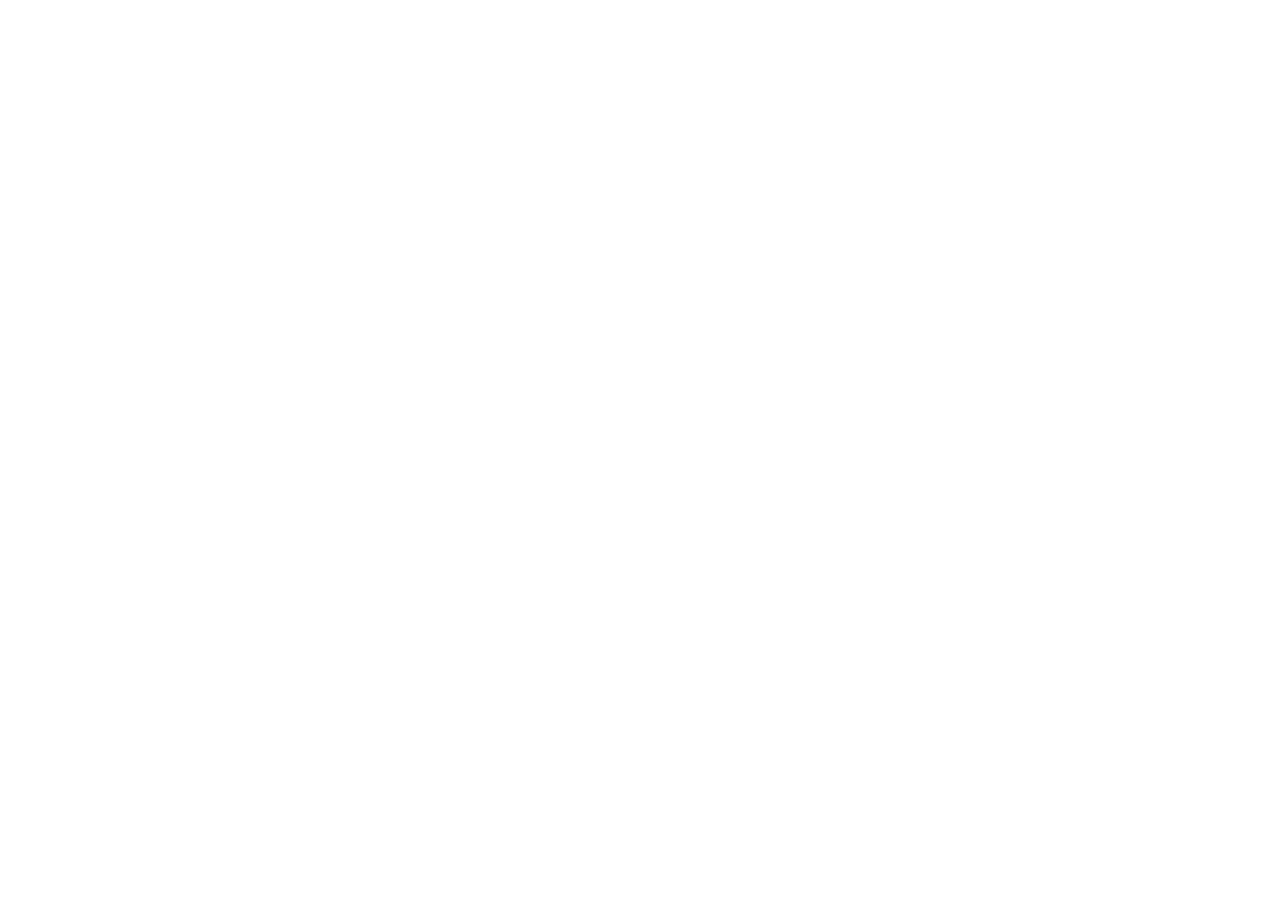
==== index.html @ dbd78a3e "Add files via upload" ====
<!DOCTYPE html>
<html lang="en">

<head>
    <meta charset="UTF-8">
    <meta name="viewport" content="width=device-width, initial-scale=1.0">
    <title>Webname</title>
    <link rel="stylesheet" href="style.css">
    <!-- favicon -->
    <link rel="shortcut icon" href="./favicon.ico" type="image/x-icon">
    <!-- fontawesome -->
    <script src="https://kit.fontawesome.com/b78cbcbe9b.js" crossorigin="anonymous"></script>
    <!-- google font -->
    <link href="https://fonts.googleapis.com/css2?family=Roboto:wght@300;400;500;700&display=swap" rel="stylesheet">
    <!-- tailwindscdn -->
    <!-- <link href="https://cdn.jsdelivr.net/npm/tailwindcss/dist/tailwind.min.css" rel="stylesheet"> -->

</head>

<body>
    
    <header>

    </header>

    <script src="./script.js"></script>
</body>

</html>
---- style.css ----
/* CSS Reset */

/* Reset margin, padding, and border to a consistent baseline */
* {
    margin: 0;
    padding: 0;
    border: 0;
    box-sizing: border-box; /* Recommended box model */
  }
  
  /* Optionally, apply a global font and font size */
  body {
    font-family: Arial, sans-serif;
    font-size: 16px;
  }
  
  /* Reset list styles */
  ul, ol {
    list-style: none;
  }
  
  /* Optionally, reset anchor styles */
  a {
    text-decoration: none;
    color: inherit;
  }
  
  /* Optionally, remove any default underlines on links */
  a:hover {
    text-decoration: none;
  }
  
  /* Optionally, reset heading styles */
  h1, h2, h3, h4, h5, h6 {
    font-weight: normal;
  }
  
  /* Optionally, set a default background color */
  body {
    background-color: #ffffff;
  }

    /* End CSS Reset */

    /* Begin Page Styles */
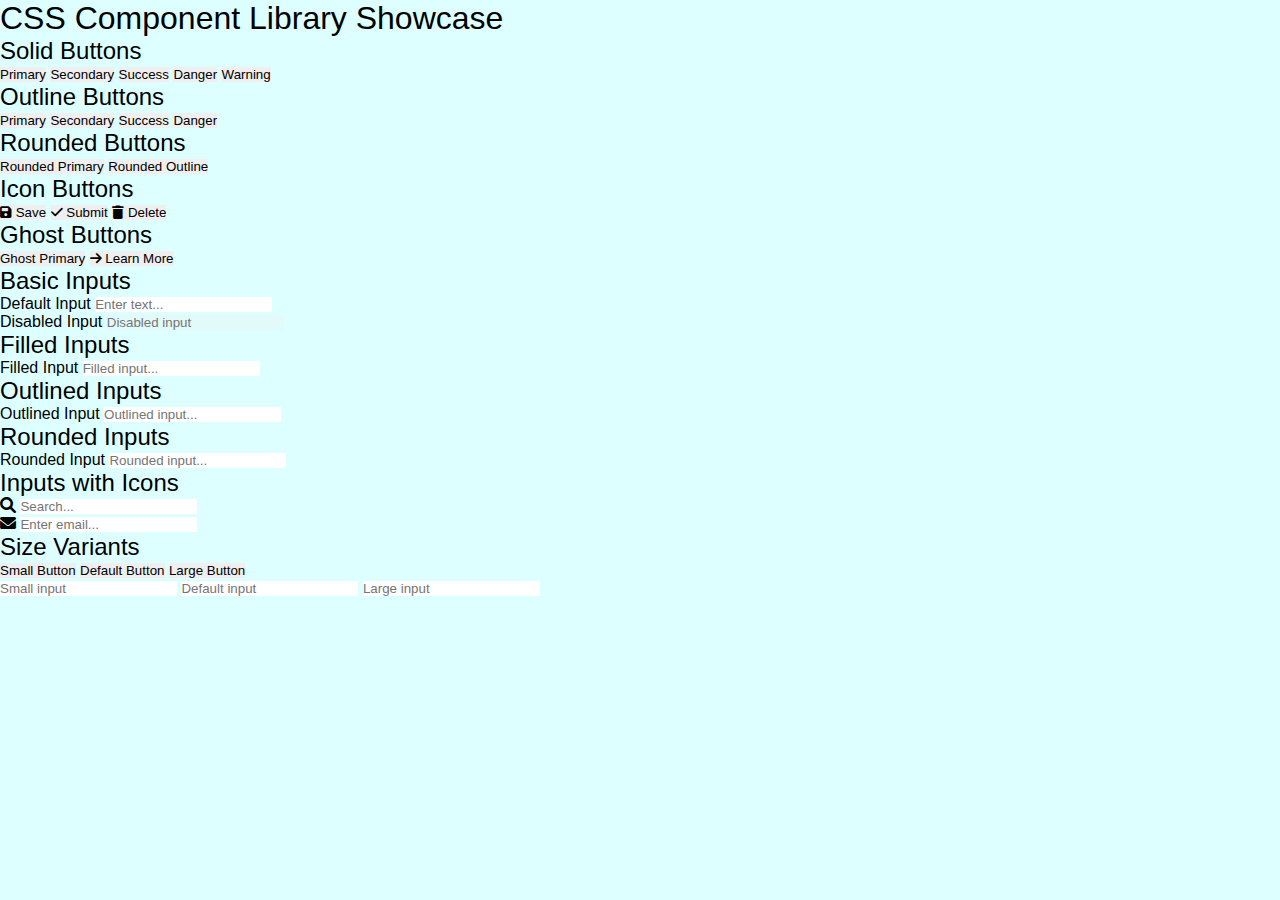
==== commit 6b11f72e: "Update index.html" ====
--- a/index.html
+++ b/index.html
@@ -1,29 +1,156 @@
 <!DOCTYPE html>
 <html lang="en">
-
 <head>
     <meta charset="UTF-8">
     <meta name="viewport" content="width=device-width, initial-scale=1.0">
-    <title>Webname</title>
-    <link rel="stylesheet" href="style.css">
-    <!-- favicon -->
-    <link rel="shortcut icon" href="./favicon.ico" type="image/x-icon">
-    <!-- fontawesome -->
-    <script src="https://kit.fontawesome.com/b78cbcbe9b.js" crossorigin="anonymous"></script>
-    <!-- google font -->
-    <link href="https://fonts.googleapis.com/css2?family=Roboto:wght@300;400;500;700&display=swap" rel="stylesheet">
-    <!-- tailwindscdn -->
-    <!-- <link href="https://cdn.jsdelivr.net/npm/tailwindcss/dist/tailwind.min.css" rel="stylesheet"> -->
+    <title>CSS Component Library Showcase</title>
+    <link rel="stylesheet" href="https://cdnjs.cloudflare.com/ajax/libs/font-awesome/6.0.0/css/all.min.css">
+  <link rel="stylesheet" href="./style.css">
+</head>
+<body>
+    <div class="container">
+        <h1 class="heading">CSS Component Library Showcase</h1>
 
-</head>
+        <!-- Solid Buttons -->
+        <section class="section">
+            <h2 class="heading">Solid Buttons</h2>
+            <div class="component-group">
+                <button class="btn btn-primary">Primary</button>
+                <button class="btn btn-secondary">Secondary</button>
+                <button class="btn btn-success">Success</button>
+                <button class="btn btn-danger">Danger</button>
+                <button class="btn btn-warning">Warning</button>
+            </div>
+        </section>
 
-<body>
-    
-    <header>
+        <!-- Outline Buttons -->
+        <section class="section">
+            <h2 class="heading">Outline Buttons</h2>
+            <div class="component-group">
+                <button class="btn btn-outline btn-outline-primary">Primary</button>
+                <button class="btn btn-outline btn-outline-secondary">Secondary</button>
+                <button class="btn btn-outline btn-outline-success">Success</button>
+                <button class="btn btn-outline btn-outline-danger">Danger</button>
+            </div>
+        </section>
 
-    </header>
+        <!-- Rounded Buttons -->
+        <section class="section">
+            <h2 class="heading">Rounded Buttons</h2>
+            <div class="component-group">
+                <button class="btn btn-primary btn-rounded">Rounded Primary</button>
+                <button class="btn btn-outline btn-outline-primary btn-rounded">Rounded Outline</button>
+            </div>
+        </section>
 
-    <script src="./script.js"></script>
+        <!-- Icon Buttons -->
+        <section class="section">
+            <h2 class="heading">Icon Buttons</h2>
+            <div class="component-group">
+                <button class="btn btn-primary btn-icon">
+                    <i class="fas fa-save"></i>
+                    Save
+                </button>
+                <button class="btn btn-success btn-icon">
+                    <i class="fas fa-check"></i>
+                    Submit
+                </button>
+                <button class="btn btn-danger btn-icon">
+                    <i class="fas fa-trash"></i>
+                    Delete
+                </button>
+            </div>
+        </section>
+
+        <!-- Ghost Buttons -->
+        <section class="section">
+            <h2 class="heading">Ghost Buttons</h2>
+            <div class="component-group">
+                <button class="btn btn-ghost btn-ghost-primary">Ghost Primary</button>
+                <button class="btn btn-ghost btn-ghost-primary btn-icon">
+                    <i class="fas fa-arrow-right"></i>
+                    Learn More
+                </button>
+            </div>
+        </section>
+
+        <!-- Basic Inputs -->
+        <section class="section">
+            <h2 class="heading">Basic Inputs</h2>
+            <div class="component-group">
+                <div>
+                    <label class="label">Default Input</label>
+                    <input type="text" class="input" placeholder="Enter text...">
+                </div>
+                <div>
+                    <label class="label">Disabled Input</label>
+                    <input type="text" class="input disabled" placeholder="Disabled input" disabled>
+                </div>
+            </div>
+        </section>
+
+        <!-- Filled Inputs -->
+        <section class="section">
+            <h2 class="heading">Filled Inputs</h2>
+            <div class="component-group">
+                <div>
+                    <label class="label">Filled Input</label>
+                    <input type="text" class="input input-filled" placeholder="Filled input...">
+                </div>
+            </div>
+        </section>
+
+        <!-- Outlined Inputs -->
+        <section class="section">
+            <h2 class="heading">Outlined Inputs</h2>
+            <div class="component-group">
+                <div>
+                    <label class="label">Outlined Input</label>
+                    <input type="text" class="input input-outlined" placeholder="Outlined input...">
+                </div>
+            </div>
+        </section>
+
+        <!-- Rounded Inputs -->
+        <section class="section">
+            <h2 class="heading">Rounded Inputs</h2>
+            <div class="component-group">
+                <div>
+                    <label class="label">Rounded Input</label>
+                    <input type="text" class="input input-rounded" placeholder="Rounded input...">
+                </div>
+            </div>
+        </section>
+
+        <!-- Input with Icon -->
+        <section class="section">
+            <h2 class="heading">Inputs with Icons</h2>
+            <div class="component-group">
+                <div class="input-group">
+                    <i class="fas fa-search input-icon"></i>
+                    <input type="text" class="input input-with-icon" placeholder="Search...">
+                </div>
+                <div class="input-group">
+                    <i class="fas fa-envelope input-icon"></i>
+                    <input type="email" class="input input-with-icon" placeholder="Enter email...">
+                </div>
+            </div>
+        </section>
+
+        <!-- Size Variants -->
+        <section class="section">
+            <h2 class="heading">Size Variants</h2>
+            <div class="component-group">
+                <button class="btn btn-primary btn-sm">Small Button</button>
+                <button class="btn btn-primary">Default Button</button>
+                <button class="btn btn-primary btn-lg">Large Button</button>
+            </div>
+            <div class="component-group">
+                <input type="text" class="input input-sm" placeholder="Small input">
+                <input type="text" class="input" placeholder="Default input">
+                <input type="text" class="input input-lg" placeholder="Large input">
+            </div>
+        </section>
+    </div>
 </body>
-
-</html>+</html>
--- a/style.css
+++ b/style.css
@@ -6,6 +6,7 @@
     padding: 0;
     border: 0;
     box-sizing: border-box; /* Recommended box model */
+    font-family: Arial, Helvetica, sans-serif;
   }
   
   /* Optionally, apply a global font and font size */
@@ -37,11 +38,71 @@
   
   /* Optionally, set a default background color */
   body {
-    background-color: #ffffff;
+    background-color: #dff;
   }
+
+ 
+
 
     /* End CSS Reset */
 
     /* Begin Page Styles */
     
-  +   .bloodbox{
+    border: 2px solid #880808f3;
+    margin: 2rem auto;
+    padding: 2rem;
+    border-radius: 0.3cm;
+    background-color: #880808;
+    width: 30%;
+
+  }
+
+  .blood-title{
+    color: #fff;
+    font-weight: 800;
+    font-size: 150%;
+    text-align: center;
+    margin-bottom: 1rem;
+    
+
+
+  }
+
+  .bloodbox input{
+    width: 100%;
+    padding: 0.5rem;
+    margin-bottom: 0.5rem;
+    border-radius: 0.1cm;
+    border: 1px solid #880808f3;
+    font-size: 100%;
+    font-weight: 500;
+    color: #880808f3;
+    background-color: #fff;
+    outline: none;
+  }
+
+  .bloodbox input[type="submit"]{
+    background-color: #c20f0f;
+    color: #fff;
+    font-weight: 600;
+    font-size: 100%;
+    cursor: pointer;
+    border: 1px solid #880808f3;
+    transition: 0.3s ease-in-out;
+  }
+
+  .bloodbox input[type="submit"]:hover{
+    background-color: #fff;
+    color: #880808;
+    font-weight: 600;
+    font-size: 100%;
+    cursor: pointer;
+    border: 1px solid #880808f3;
+    transition: 0.3s ease-in-out;
+  }
+
+  .donate-invite-form{
+
+    padding: 1rem;
+  }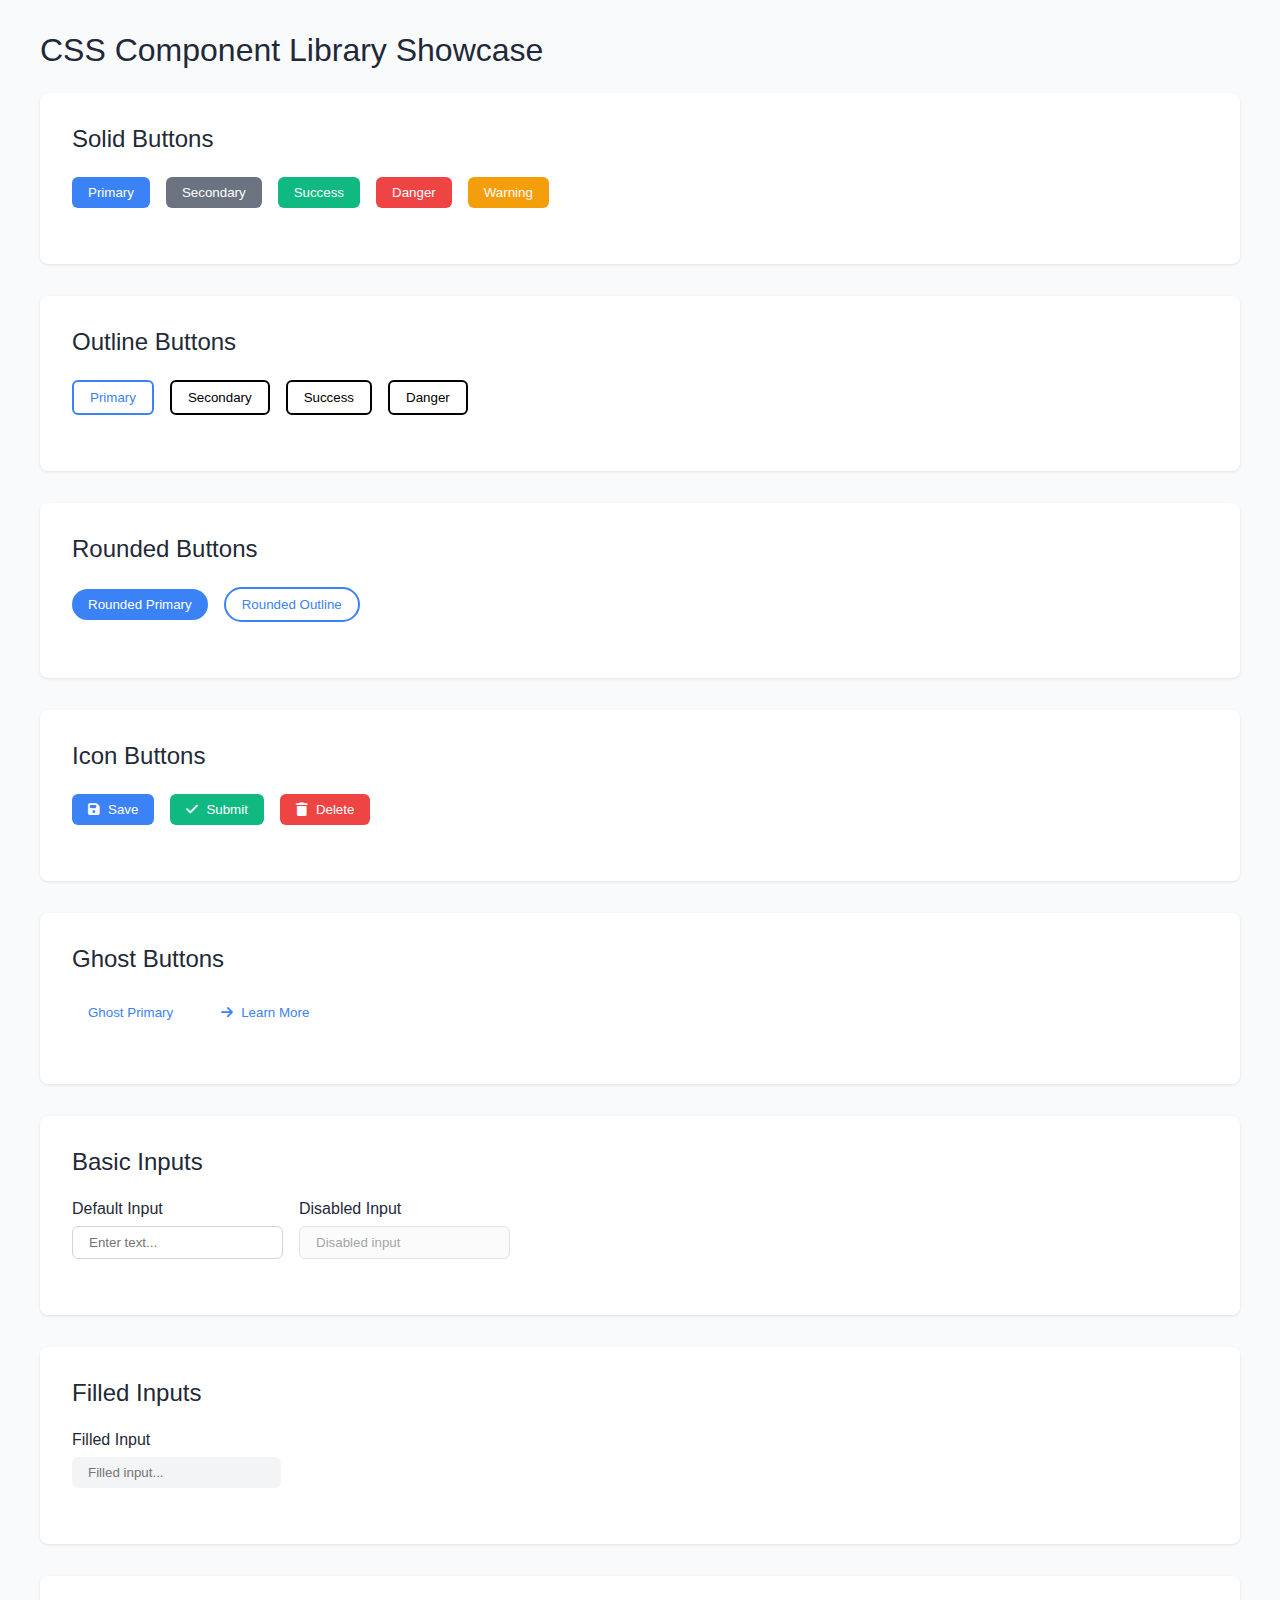
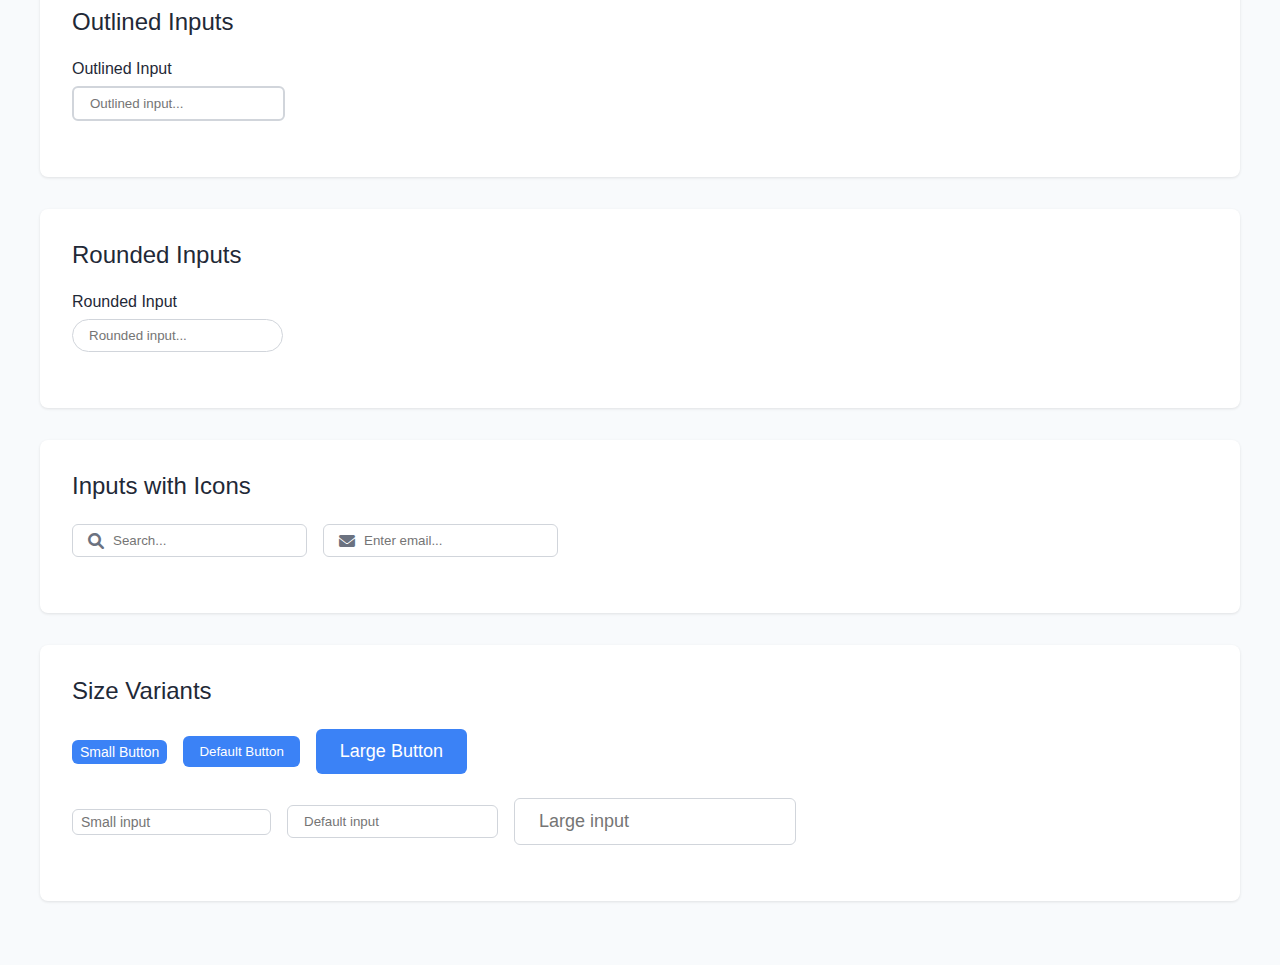
==== commit ce3b45db: "Update index.html" ====
--- a/index.html
+++ b/index.html
@@ -3,7 +3,7 @@
 <head>
     <meta charset="UTF-8">
     <meta name="viewport" content="width=device-width, initial-scale=1.0">
-    <title>CSS Component Library Showcase</title>
+    <title>Web Kickstart - Design Showcase</title>
     <link rel="stylesheet" href="https://cdnjs.cloudflare.com/ajax/libs/font-awesome/6.0.0/css/all.min.css">
   <link rel="stylesheet" href="./style.css">
 </head>
--- a/style.css
+++ b/style.css
@@ -6,7 +6,6 @@
     padding: 0;
     border: 0;
     box-sizing: border-box; /* Recommended box model */
-    font-family: Arial, Helvetica, sans-serif;
   }
   
   /* Optionally, apply a global font and font size */
@@ -38,71 +37,205 @@
   
   /* Optionally, set a default background color */
   body {
-    background-color: #dff;
-  }
-
- 
-
-
-    /* End CSS Reset */
-
-    /* Begin Page Styles */
+    background-color: #ffffff;
+  }
+
+ @import url('https://fonts.googleapis.com/css2?family=Roboto:wght@300;400;500;700&family=Open+Sans:wght@400;600;700&family=Poppins:wght@400;500;600;700&family=Lato:wght@400;700&family=Montserrat:wght@400;500;600;700&display=swap');
+
+    :root {
+      --primary: #3B82F6;
+      --secondary: #6B7280;
+      --success: #10B981;
+      --danger: #EF4444;
+      --warning: #F59E0B;
+      --info: #3B82F6;
+      --light: #F3F4F6;
+      --dark: #1F2937;
+      --font-primary: 'Roboto', sans-serif;
+      --font-secondary: 'Open Sans', sans-serif;
+      --font-decorative: 'Poppins', sans-serif;
+    }
+
+    body {
+        font-family: var(--font-primary);
+        padding: 2rem;
+        background-color: #f8fafc;
+    }
+
+    .container {
+        max-width: 1200px;
+        margin: 0 auto;
+    }
+
+    .section {
+        background: white;
+        padding: 2rem;
+        border-radius: 0.5rem;
+        margin-bottom: 2rem;
+        box-shadow: 0 1px 3px rgba(0,0,0,0.1);
+    }
+
+    .heading {
+        font-family: var(--font-decorative);
+        margin-bottom: 1.5rem;
+        color: var(--dark);
+    }
+
+    .component-group {
+        display: flex;
+        gap: 1rem;
+        margin-bottom: 1.5rem;
+        flex-wrap: wrap;
+        align-items: center;
+    }
+
+    .btn {
+      padding: 0.5rem 1rem;
+      border-radius: 0.375rem;
+      font-weight: 500;
+      cursor: pointer;
+      transition: all 0.2s ease-in-out;
+      font-family: var(--font-primary);
+    }
+
+    .btn-primary {
+      background-color: var(--primary);
+      color: white;
+      border: none;
+    }
+
+    .btn-primary:hover {
+      background-color: #2563EB;
+      transform: translateY(-1px);
+    }
+
+    .btn-secondary {
+      background-color: var(--secondary);
+      color: white;
+      border: none;
+    }
+
+    .btn-success {
+      background-color: var(--success);
+      color: white;
+      border: none;
+    }
+
+    .btn-danger {
+      background-color: var(--danger);
+      color: white;
+      border: none;
+    }
+
+    .btn-warning {
+      background-color: var(--warning);
+      color: white;
+      border: none;
+    }
+
+    .btn-outline {
+      background-color: transparent;
+      border: 2px solid;
+    }
+
+    .btn-outline-primary {
+      border-color: var(--primary);
+      color: var(--primary);
+    }
+
+    .btn-outline-primary:hover {
+      background-color: var(--primary);
+      color: white;
+    }
+
+    .btn-rounded {
+      border-radius: 9999px;
+    }
+
+    .btn-icon {
+      display: inline-flex;
+      align-items: center;
+      gap: 0.5rem;
+    }
+
+    .btn-ghost {
+      background-color: transparent;
+      border: none;
+    }
+
+    .btn-ghost-primary {
+      color: var(--primary);
+    }
+
+    .btn-ghost-primary:hover {
+      background-color: rgba(59, 130, 246, 0.1);
+    }
+
+    .input {
+      padding: 0.5rem 1rem;
+      border-radius: 0.375rem;
+      border: 1px solid #D1D5DB;
+      font-family: var(--font-primary);
+      transition: all 0.2s ease-in-out;
+    }
+
+    .input:focus {
+      outline: none;
+      border-color: var(--primary);
+      box-shadow: 0 0 0 3px rgba(59, 130, 246, 0.1);
+    }
+
+    .input-filled {
+      background-color: #F3F4F6;
+      border: none;
+    }
+
+    .input-outlined {
+      border: 2px solid #D1D5DB;
+      background-color: transparent;
+    }
+
+    .input-rounded {
+      border-radius: 9999px;
+    }
+
+    .input-group {
+      position: relative;
+      display: flex;
+      align-items: center;
+    }
+
+    .input-icon {
+      position: absolute;
+      left: 1rem;
+      color: var(--secondary);
+    }
+
+    .input-with-icon {
+      padding-left: 2.5rem;
+    }
+
+    .btn-sm, .input-sm {
+      padding: 0.25rem 0.5rem;
+      font-size: 0.875rem;
+    }
+
+    .btn-lg, .input-lg {
+      padding: 0.75rem 1.5rem;
+      font-size: 1.125rem;
+    }
+
+    .disabled {
+      opacity: 0.65;
+      cursor: not-allowed;
+    }
+
+    .label {
+      display: block;
+      margin-bottom: 0.5rem;
+      font-weight: 500;
+      color: var(--dark);
+    }
+   
     
-   .bloodbox{
-    border: 2px solid #880808f3;
-    margin: 2rem auto;
-    padding: 2rem;
-    border-radius: 0.3cm;
-    background-color: #880808;
-    width: 30%;
-
-  }
-
-  .blood-title{
-    color: #fff;
-    font-weight: 800;
-    font-size: 150%;
-    text-align: center;
-    margin-bottom: 1rem;
-    
-
-
-  }
-
-  .bloodbox input{
-    width: 100%;
-    padding: 0.5rem;
-    margin-bottom: 0.5rem;
-    border-radius: 0.1cm;
-    border: 1px solid #880808f3;
-    font-size: 100%;
-    font-weight: 500;
-    color: #880808f3;
-    background-color: #fff;
-    outline: none;
-  }
-
-  .bloodbox input[type="submit"]{
-    background-color: #c20f0f;
-    color: #fff;
-    font-weight: 600;
-    font-size: 100%;
-    cursor: pointer;
-    border: 1px solid #880808f3;
-    transition: 0.3s ease-in-out;
-  }
-
-  .bloodbox input[type="submit"]:hover{
-    background-color: #fff;
-    color: #880808;
-    font-weight: 600;
-    font-size: 100%;
-    cursor: pointer;
-    border: 1px solid #880808f3;
-    transition: 0.3s ease-in-out;
-  }
-
-  .donate-invite-form{
-
-    padding: 1rem;
-  }+  
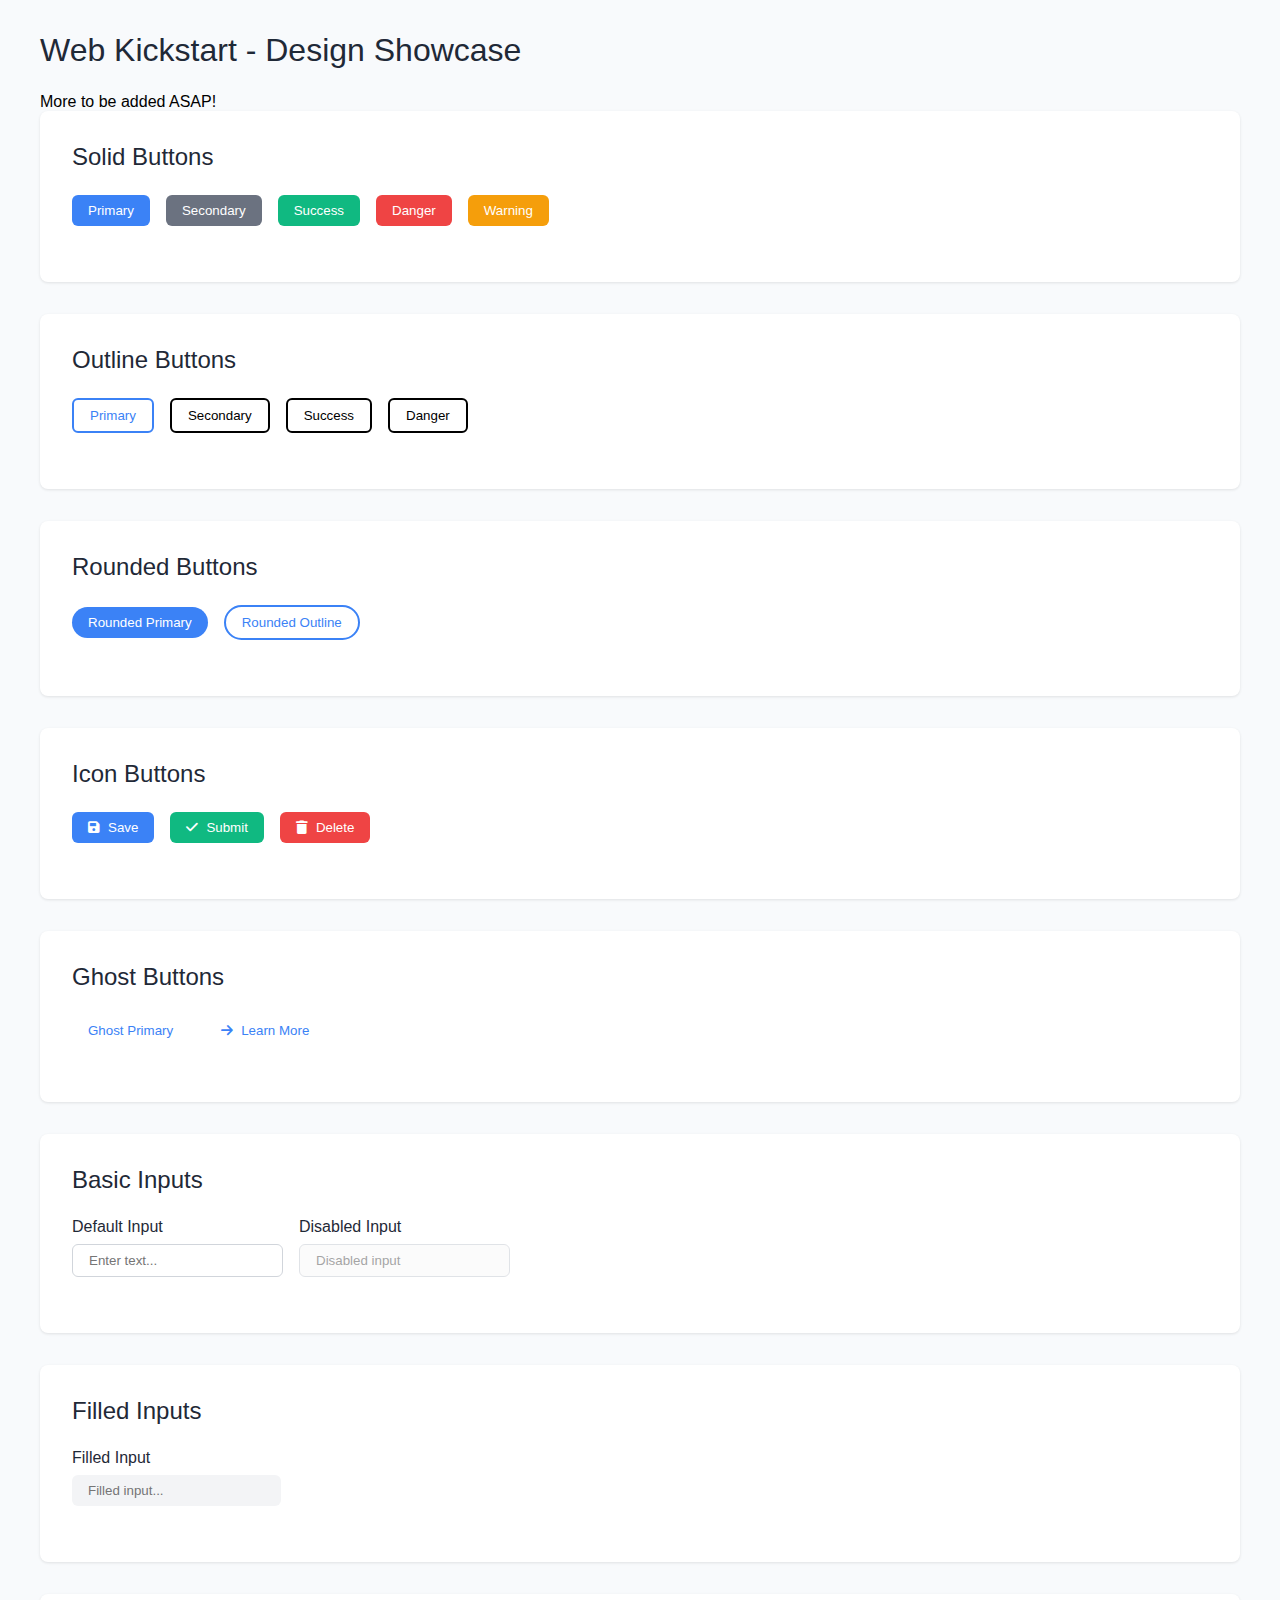
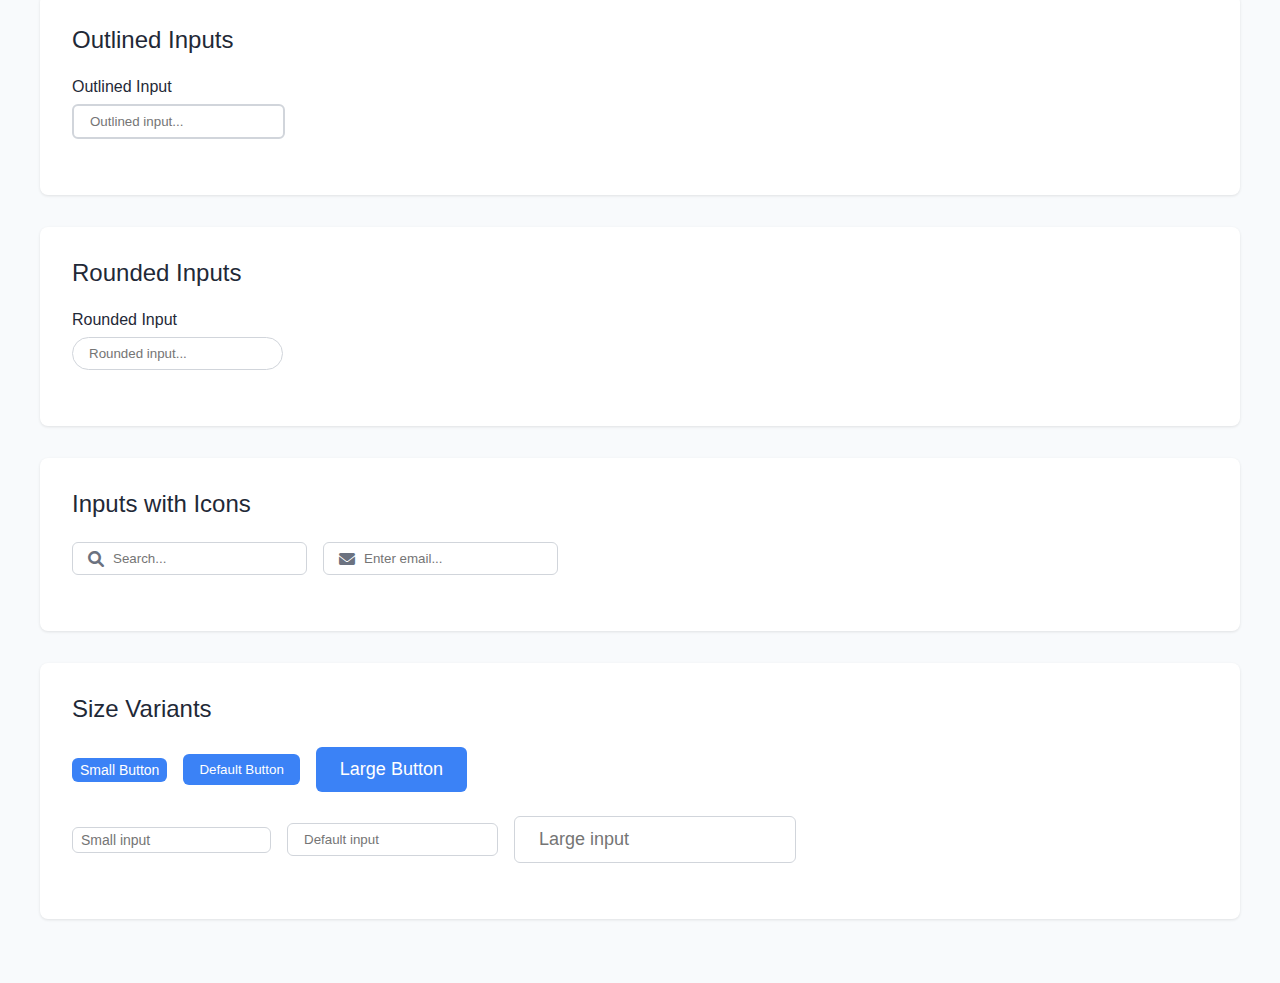
==== commit 797bd18a: "Update index.html" ====
--- a/index.html
+++ b/index.html
@@ -9,7 +9,8 @@
 </head>
 <body>
     <div class="container">
-        <h1 class="heading">CSS Component Library Showcase</h1>
+        <h1 class="heading">Web Kickstart - Design Showcase</h1>
+        <p>More to be added ASAP!</p>
 
         <!-- Solid Buttons -->
         <section class="section">
